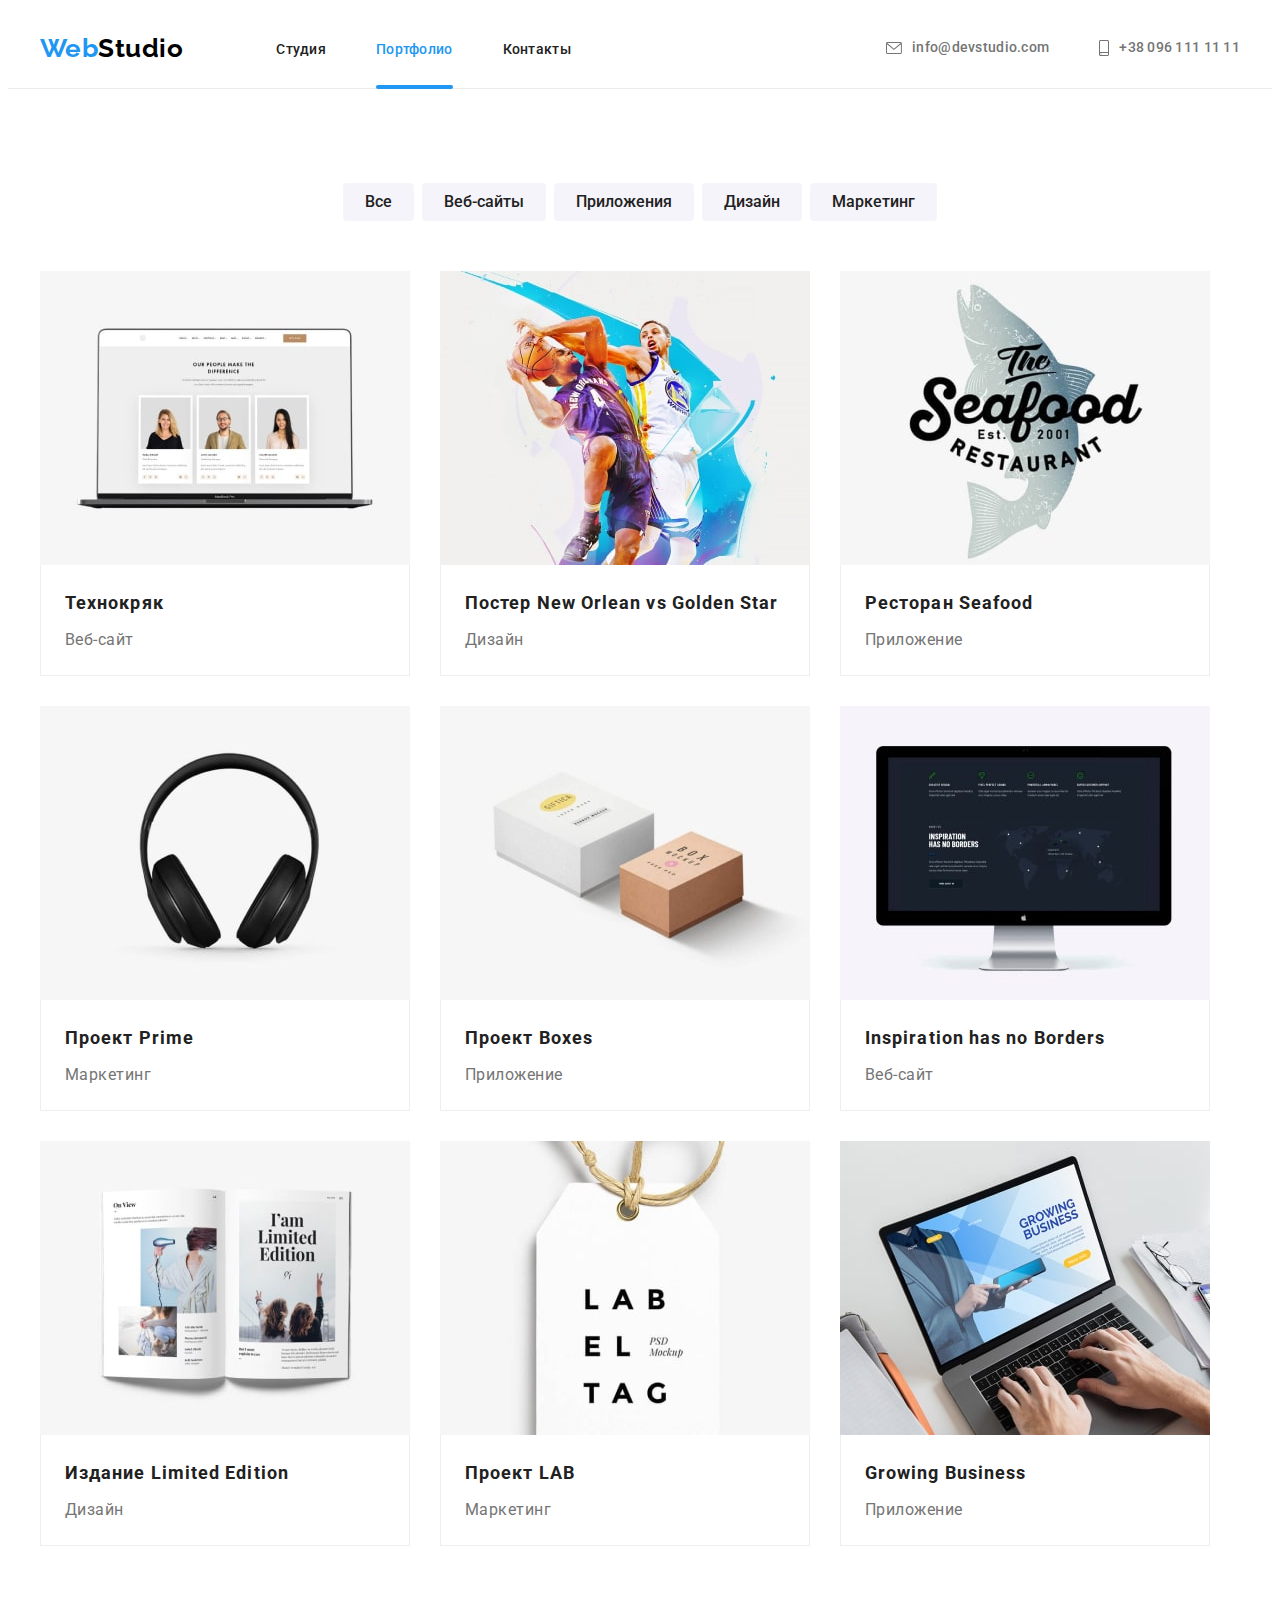
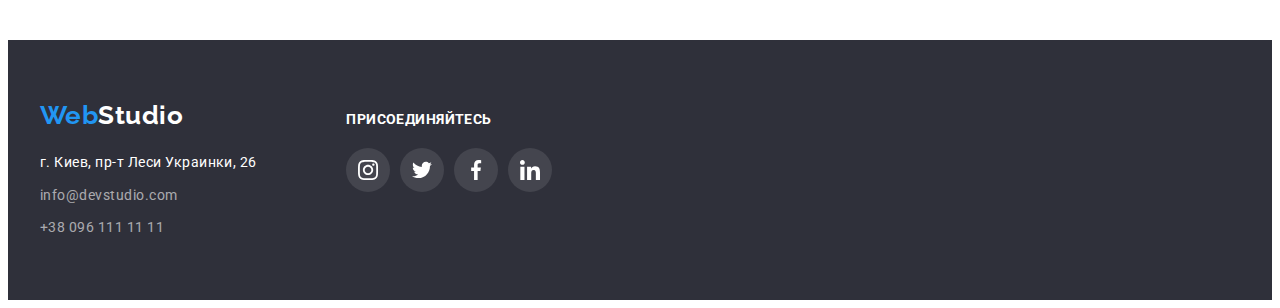
==== portfolio.html @ 947cf52d "Start HW#6" ====
<!DOCTYPE html>
<html lang="ru">

<head>
    <meta charset="UTF-8">
    <meta http-equiv="X-UA-Compatible" content="IE=edge">
    <meta name="viewport" content="width=device-width, initial-scale=1.0">
    <title>Портфолио</title>
    <link
        href="https://fonts.googleapis.com/css2?family=Raleway:wght@700&family=Roboto:wght@400;500;700;900&display=swap"
        rel="stylesheet">
    <link rel="stylesheet" href="https://cdnjs.cloudflare.com/ajax/libs/modern-normalize/1.1.0/modern-normalize.min.css"
        integrity="sha512-wpPYUAdjBVSE4KJnH1VR1HeZfpl1ub8YT/NKx4PuQ5NmX2tKuGu6U/JRp5y+Y8XG2tV+wKQpNHVUX03MfMFn9Q=="
        crossorigin="anonymous" referrerpolicy="no-referrer" />
    <link rel="stylesheet" href="./css/styles.css">
</head>

<body>

    <!--Header-->
    <header class="header">
        <div class="container main-nav">
            <nav class="nav">
                <a href="/index.html" class="logo">Web<span class="logo-studio">Studio</span></a>

                <ul class="list site-nav">
                    <li class="item"><a href="./index.html" class="link ">Студия</a></li>
                    <li class="item"><a href="./portfolio.html" class="link current">Портфолио</a></li>
                    <li class="item"><a href="" class="link">Контакты</a></li>
                </ul>
            </nav>
            <ul class="list auth-nav">
                <li class="item">
                    <a href="mailto:info@devstudio.com" class="link"> <svg class="icon-envelope" width="16px"
                            height="12">
                            <use href="./images/icons.svg#icon-envelope"></use>
                        </svg>info@devstudio.com</a>
                </li>
                <li class="item phone">
                    <a href="tel:+380961111111" class="link"><svg class="icon-smartphone" width="10px" height="16px">
                            <use href="./images/icons.svg#icon-smartphone"></use>
                        </svg> +38 096 111 11 11</a>
                </li>
            </ul>
        </div>
    </header>

    <!--Portfolio-->
    <main>
        <section class="section">
            <div class="container">
                <h1 hidden>Портфолио компании</h1>
                <ul class="list filter">
                    <li class="item hover"><button type="button" class="btn btn-secondary">Все</button></li>
                    <li class="item"><button type="button" class="btn">Веб-сайты</button></li>
                    <li class="item"><button type="button" class="btn">Приложения</button></li>
                    <li class="item"><button type="button" class="btn">Дизайн</button></li>
                    <li class="item"><button type="button" class="btn">Маркетинг</button></li>
                </ul>
            </div>

            <div class="container">
                <ul class="list projects">
                    <li class="item">
                        <a class="projects-link link" href="">
                            <div class="product-thumb">
                                <img class="pic" src="./images/portfolio/portfolio-1.jpg"
                                    alt="страница сайта на мониторе ноутбука" width="370" height="294">
                                <p class="thumb-text">Технокряк это современная площадка распространения коронавируса.
                                    Компании используют эту платформу для цифрового
                                    шпионажа и атак на защищённые сервера конкурентов.</p>
                            </div>
                            <div class="projects-card">
                                <h2 class="title">Технокряк</h2>
                                <p class="text">Веб-сайт</p>
                            </div>
                        </a>
                    </li>

                    <li class="item">
                        <a class="projects-link link" href="">
                            <div class="product-thumb">
                                <img class="pic" src="./images/portfolio/portfolio-2.jpg"
                                    alt="двое мужчин играют в баскетбол" width="370" height="294">
                                <p class="thumb-text">Технокряк это современная площадка распространения коронавируса.
                                    Компании используют эту платформу
                                    для цифрового
                                    шпионажа и атак на защищённые сервера конкурентов.</p>
                            </div>
                            <div class="projects-card">
                                <h2 class="title">Постер <span lang="en">New Orlean vs Golden Star</span></h2>
                                <p class="text">Дизайн</p>
                            </div>
                        </a>
                    </li>

                    <li class="item">
                        <a class="projects-link link" href="">
                            <div class="product-thumb">
                                <img class="pic" src="./images/portfolio/portfolio-3.jpg" alt="логотип ресторана"
                                    width="370" height="294">
                                <p class="thumb-text">Технокряк это современная площадка распространения коронавируса.
                                    Компании используют эту платформу
                                    для цифрового
                                    шпионажа и атак на защищённые сервера конкурентов.</p>
                            </div>
                            <div class="projects-card">
                                <h2 class="title">Ресторан <span lang="en">Seafood</span> </h2>
                                <p class="text">Приложение</p>
                            </div>
                        </a>
                    </li>

                    <li class="item">
                        <a class="projects-link link" href="">
                            <div class="product-thumb">
                                <img class="pic" src="./images/portfolio/portfolio-4.jpg" alt="наушники" width="370"
                                    height="294">
                                <p class="thumb-text">Технокряк это современная площадка распространения коронавируса.
                                    Компании используют эту платформу
                                    для цифрового
                                    шпионажа и атак на защищённые сервера конкурентов.</p>
                            </div>
                            <div class="projects-card">
                                <h2 class="title">Проект <span lang="en">Prime</span> </h2>
                                <p class="text">Маркетинг</p>
                            </div>
                        </a>
                    </li>

                    <li class="item">
                        <a class="projects-link link" href="">
                            <div class="product-thumb">
                                <img class="pic" src="./images/portfolio/portfolio-5.jpg" alt="два бокса" width="370"
                                    height="294">
                                <p class="thumb-text">Технокряк это современная площадка распространения коронавируса.
                                    Компании используют эту платформу
                                    для цифрового
                                    шпионажа и атак на защищённые сервера конкурентов.</p>
                            </div>
                            <div class="projects-card">
                                <h2 class="title">Проект <span lang="en">Boxes</span> </h2>
                                <p class="text">Приложение</p>
                            </div>
                        </a>
                    </li>

                    <li class="item">
                        <a class="projects-link link" href="">
                            <div class="product-thumb">
                                <img class="pic" src="./images/portfolio/portfolio-6.jpg"
                                    alt="страница веб-сайта на мониторе компьютера" width="370" height="294">
                                <p class="thumb-text">Технокряк это современная площадка распространения коронавируса.
                                    Компании используют эту платформу
                                    для цифрового
                                    шпионажа и атак на защищённые сервера конкурентов.</p>
                            </div>
                            <div class="projects-card">
                                <h2 lang="en" class="title">Inspiration has no Borders</h2>
                                <p class="text">Веб-сайт</p>
                            </div>
                        </a>
                    </li>
                    <li class="item">
                        <a class="projects-link link" href="">
                            <div class="product-thumb">
                                <img class="pic" src="./images/portfolio/portfolio-7.jpg"
                                    alt="открытая книжная страница" width="370" height="294">
                                <p class="thumb-text">Технокряк это современная площадка распространения коронавируса.
                                    Компании используют эту платформу
                                    для цифрового
                                    шпионажа и атак на защищённые сервера конкурентов.</p>
                            </div>
                            <div class="projects-card">
                                <h2 class="title">Издание <span lang="en">Limited Edition</span> </h2>
                                <p class="text">Дизайн</p>
                            </div>
                        </a>
                    </li>
                    <li class="item">
                        <a class="projects-link link" href="">
                            <div class="product-thumb">
                                <img class="pic" src="./images/portfolio/portfolio-8.jpg" alt="логотип компании"
                                    width="370" height="294">
                                <p class="thumb-text">Технокряк это современная площадка распространения коронавируса.
                                    Компании используют эту платформу
                                    для цифрового
                                    шпионажа и атак на защищённые сервера конкурентов.</p>
                            </div>
                            <div class="projects-card">
                                <h2 class="title">Проект LAB</h2>
                                <p class="text">Маркетинг</p>
                            </div>
                        </a>
                    </li>
                    <li class="item">
                        <a class="projects-link link" href="">
                            <div class="product-thumb">
                                <img class="pic" src="./images/portfolio/portfolio-9.jpg"
                                    alt="человек работает на ноутбуке" width="370" height="294">
                                <p class="thumb-text">Технокряк это современная площадка распространения коронавируса.
                                    Компании используют эту платформу
                                    для цифрового
                                    шпионажа и атак на защищённые сервера конкурентов.</p>
                            </div>
                            <div class="projects-card">
                                <h2 lang="en" class="title">Growing Business</h2>
                                <p class="text">Приложение</p>
                            </div>
                        </a>
                    </li>

                </ul>
            </div>
        </section>
    </main>
    <!--Footer-->
    <footer class="footer">
        <div class="container footer-content">
            <div><a href="/index.html" class="logo">Web<span class="logo-studio">Studio</span></a>
                <address class="address">
                    <ul class="list">
                        <li><a href="https://goo.gl/maps/sERwJR5rZnEGDeJr6" class="link location">г. Киев, пр-т Леси
                                Украинки,
                                26</a></li>
                        <li><a href="mailto:info@devstudio.com" class="link">info@devstudio.com</a></li>
                        <li><a href="tel:+380961111111" class="link link-tel">+38 096 111 11 11</a></li>
                    </ul>
                </address>
            </div>

            <div class="join-us">
                <p class="join-us-text">Присоединяйтесь</p>
                <ul class="join-us-list">
                    <li class="join-us-item">
                        <a class="join-us-link link" href="">
                            <svg class="join-us-icon" weight="20" height="20">
                                <use href="./images/icons.svg#icon-instagram"></use>
                            </svg>
                        </a>
                    </li>

                    <li class="join-us-item">
                        <a class="join-us-link link" href="">
                            <svg class="join-us-icon" weight="20" height="20">
                                <use href="./images/icons.svg#icon-twitter"></use>
                            </svg>
                        </a>
                    </li>

                    <li class="join-us-item">
                        <a class="join-us-link link" href="">
                            <svg class="join-us-icon" weight="20" height="20">
                                <use href="./images/icons.svg#icon-facebook"></use>
                            </svg>
                        </a>
                    </li>

                    <li class="join-us-item">
                        <a class="join-us-link link" href="">
                            <svg class="join-us-icon" weight="20" height="20">
                                <use href="./images/icons.svg#icon-linkedin"></use>
                            </svg>
                        </a>
                    </li>
                </ul>
            </div>
        </div>

    </footer>
</body>

</html>
---- css/styles.css ----
/* primary-text-color #757575 */
/* secondary-text-color #212121  */
/* white-colo #FFFFFF */
/* black-color #000000 */
/* accent-color #2196F3 */
/* address-color  rgba(255, 255, 255, 0.6); */

:root {
  --primary-text-color: #757575;
  --secondary-text-color: #212121;
  --white-color: #ffffff;
  --black-color: #000000;
  --accent-color: #2196f3;
  --address-color: rgba(255, 255, 255, 0.6);

  --taming-function: 250ms;
}

/* Reset */
.list {
  padding: 0;
  margin: 0;
  list-style: none;
}

img {
  display: block;
  max-width: 100%;
}

p,
h1,
h2,
h3,
h4,
h5,
h6 {
  margin: 0;
}

ul {
  list-style: none;
  margin: 0;
  padding: 0;
}

.link {
  text-decoration: none;
}

/*/////////////////////////////// INDEX.HTML PAGE /////////////////////////*/

body {
  /* background-color: var(--primary-bgc-color); */
  color: var(--primary-text-color);
  font-family: "Roboto", sans-serif;
  letter-spacing: 0.03em;
}

/*/////////// HEADER //////////*/

.header {
  border-bottom: 1px solid #ececec;
}

.container {
  width: 1200px;
  margin-left: auto;
  margin-right: auto;
  padding-left: 15px;
  padding-right: 15px;
}

/* Logo header */
.logo {
  margin-right: 93px;

  color: var(--accent-color);
  font-family: "Raleway", sans-serif;
  font-weight: 700;
  font-size: 26px;
  line-height: 1.19;
  text-decoration: none;
}

.logo-studio {
  color: var(--black-color);
}

/*Main-nav */
.header .main-nav {
  display: flex;
}

.nav {
  display: flex;
  align-items: center;
}

/* Site-nav */
.site-nav {
  display: flex;
  align-items: center;
}

.site-nav .item + .item {
  margin-left: 50px;
}

/* .site-nav .item:not(:last-child) {
    margin-right: 50px;
  } */

.site-nav .link {
  position: relative;
  padding-top: 32px;
  padding-bottom: 32px;

  color: var(--secondary-text-color);
  cursor: pointer;
  font-weight: 500;
  font-size: 14px;
  line-height: 1.14;
  letter-spacing: 0.02em;
  text-decoration: none;

  transition: color var(--taming-function) cubic-bezier(0.4, 0, 0.2, 1);
}

.site-nav .link.current:after {
  position: absolute;
  left: 0;
  bottom: 0;
  content: "";

  display: block;
  width: 100%;
  height: 4px;

  background-color: var(--accent-color);
  border-radius: 2px;
}

.site-nav .link:hover,
.site-nav .link:focus,
.site-nav .link.current {
  color: var(--accent-color);
}

/* Auth-nav */
.auth-nav {
  display: flex;
  align-items: center;
  margin-left: auto;
  color: var(--primary-text-color);
}

.icon-envelope,
.icon-smartphone {
  padding: 0;
  margin-right: 10px;
  fill: currentColor;
}

.auth-nav .item + .item {
  margin-left: 50px;
}

.auth-nav .link {
  display: flex;
  padding-top: 32px;
  padding-bottom: 32px;
  align-items: center;

  color: var(--primary-text-color);
  font-weight: 500;
  font-size: 14px;
  line-height: 1.14;
  letter-spacing: 0.02em;
  text-decoration: none;

  transition: color var(--taming-function) cubic-bezier(0.4, 0, 0.2, 1);
}

.auth-nav .link:hover,
.auth-nav .link:focus {
  color: var(--accent-color);
}

/*/////////// HERO //////////*/

.hero {
  max-width: 1600px;
  height: 600px;
  margin-left: auto;
  margin-right: auto;
  padding-top: 200px;
  padding-bottom: 200px;

  background-image: linear-gradient(
      to right,
      rgba(47, 48, 58, 0.4),
      rgba(47, 48, 58, 0.4)
    ),
    url(../images/bgc-img.jpg);
  background-repeat: no-repeat;
  background-position: center;
  background-size: cover;

  text-align: center;
  background-color: #2f303a;
}

.hero-title {
  margin-top: 0;
  margin-bottom: 30px;

  color: var(--white-color);
  font-weight: 900;
  font-size: 44px;
  line-height: 1.36;
  letter-spacing: 0.06em;
  text-transform: uppercase;
}

/* Button */
.button {
  display: inline-block;
  border-radius: 4px;
  padding: 10px 32px;
  min-width: 200px;

  color: var(--white-color);
  background-color: var(--accent-color);
  box-shadow: 0px 4px 4px rgba(0, 0, 0, 0.15);
  cursor: pointer;
  font-family: Roboto;
  font-weight: 700;
  font-size: 16px;
  line-height: 1.87;
  align-items: center;
  letter-spacing: 0.06em;
  border: none;
}

/* Section */
.section {
  padding-top: 94px;
  padding-bottom: 94px;
}

.section-title {
  margin-top: 0;
  margin-bottom: 50px;

  color: var(--secondary-text-color);
  font-weight: 700;
  font-size: 36px;
  line-height: 1.17;
  text-align: center;
}

/*/////////// FEATURES //////////*/

.section .features {
  display: flex;
}

.features .item + .item {
  margin-left: 30px;
}

.features .item {
  width: 270px;
}

.icon-bgc {
  display: flex;
  justify-content: center;
  align-items: center;
  height: 120px;
  margin-bottom: 30px;
  background-color: #f5f4fa;
  border-radius: 4px;
}

.features .title {
  margin-top: 0;
  margin-bottom: 10px;

  color: var(--secondary-text-color);
  font-family: Roboto;
  font-style: normal;
  font-size: 14px;
  line-height: 1.14;
  text-transform: uppercase;
}

.visually-hidden {
  position: absolute;
  width: 1px;
  height: 1px;
  margin: -1px;
  padding: 0;
  overflow: hidden;
  border: 0;
  clip: rect(0 0 0 0);
}

.features .text {
  margin: 0;

  font-size: 14px;
  line-height: 1.71;
}

/*/////////// ABOUT//////////*/

.about {
  display: flex;
  padding-top: 0;
}

.about .item {
  position: relative;
}

.about .item + .item {
  margin-left: 30px;
}

.about-text {
  width: 370px;
  padding: 27px 0;

  background-color: rgba(47, 48, 58, 0.8);
  font-weight: 700;
  font-style: normal;
  font-size: 14px;
  line-height: 1.14;
  text-align: center;
  text-transform: uppercase;
  color: var(--white-color);

  position: absolute;
  bottom: 0;
}
/*/////////// TEAM //////////*/

.section.team {
  margin-bottom: 0;
  margin-left: auto;
  margin-right: auto;

  background-color: #f5f4fa;
  justify-content: center;
}

.list.team {
  display: flex;
}

.team .item {
  padding-bottom: 30px;

  background: #ffffff;
  box-shadow: 0px 1px 3px rgba(0, 0, 0, 0.12), 0px 1px 1px rgba(0, 0, 0, 0.14),
    0px 2px 1px rgba(0, 0, 0, 0.2);
  border-radius: 0px 0px 4px 4px;
}

.team .item + .item {
  margin-left: 30px;
}

.team .title {
  margin-top: 0;
  margin-bottom: 10px;

  color: var(--secondary-text-color);
  font-weight: 500;
  font-size: 16px;
  line-height: 1.19;
  text-align: center;
}

.team-pic {
  margin-top: 0;
  margin-bottom: 30px;
}

.team .text {
  margin-top: 0;
  margin-bottom: 16px;

  font-size: 16px;
  line-height: 1.19;
  text-align: center;
}

/* Social-links */

.list-icon-team {
  display: flex;
  justify-content: center;
}

.team-social-links {
  display: flex;
  width: 44px;
  height: 44px;
  margin-right: 10px;
  align-items: center;
  list-style: none;
  color: #afb1b8;
  border-radius: 50px;

  transition: color var(--taming-function) cubic-bezier(0.4, 0, 0.2, 1),
    background-color var(--taming-function) cubic-bezier(0.4, 0, 0.2, 1);
}

.team-social-links:hover,
.team-social-links:focus {
  background-color: var(--accent-color);
  color: var(--white-color);
}

.icon-team {
  fill: currentColor;
}

.team-social-links.last {
  margin-right: 0;
}

/*--------- Clients--------- */

.clients-list {
  display: flex;
  justify-content: center;
}

.clients-item:not(:last-child) {
  margin-right: 30px;
}

.clients-link {
  display: flex;
  align-items: center;
  width: 170px;
  height: 92px;

  color: #afb1b8;
  border: 1px solid #afb1b8;
  border-radius: 4px;

  transition: color var(--taming-function) cubic-bezier(0.4, 0, 0.2, 1),
    border var(--taming-function) cubic-bezier(0.4, 0, 0.2, 1);
}

.icon-clients {
  fill: currentColor;
}

.clients-link:hover,
.clients-link:focus {
  color: var(--accent-color);
  border: 1px solid var(--accent-color);
}

/*/////////// FOOTER //////////*/

.footer {
  padding-top: 60px;
  padding-bottom: 60px;
  margin-left: auto;
  margin-right: auto;

  background-color: #2f303a;
}

.footer-content {
  display: flex;
}

/* Logo footer */
.footer .logo {
  display: inline-block;
  margin-bottom: 20px;
}

.footer .logo-studio {
  color: var(--white-color);
}

/* Address */

.address .link {
  display: inline-block;
  margin-bottom: 9px;

  color: var(--address-color);
  font-style: normal;
  font-size: 14px;
  line-height: 1.71;
  text-decoration: none;

  transition: color var(--taming-function) cubic-bezier(0.4, 0, 0.2, 1);
}

.link.link-tel {
  margin-bottom: 0;
}

.address .location {
  color: var(--white-color);
}

.address .link:hover,
.address .link:focus {
  color: var(--accent-color);
}

/* -----------Join Us----------- */

.join-us {
  width: 206px;
  height: 80px;
  margin-left: 70px;
  padding-top: 12px;
}

.join-us-text {
  margin-bottom: 20px;

  color: var(--white-color);
  font-weight: 700;
  font-size: 14px;
  line-height: 1.14;
  letter-spacing: 0.03em;
  text-transform: uppercase;
}

.join-us-list {
  display: flex;
}

.join-us-item:not(:last-child) {
  margin-right: 10px;
}

.join-us-link {
  display: flex;
  width: 44px;
  height: 44px;
  align-items: center;
  list-style: none;
  border-radius: 50px;

  color: var(--white-color);
  background: rgba(255, 255, 255, 0.1);

  transition: background-color var(--taming-function)
    cubic-bezier(0.4, 0, 0.2, 1);
}

.join-us-link:hover,
.join-us-link:focus {
  background-color: var(--accent-color);
}

.join-us-icon {
  fill: currentColor;
}

/*/////////////////////////////// PORTFOLIO.HTML PAGE /////////////////////////*/

.filter {
  margin-bottom: 50px;
  display: flex;
  justify-content: center;
}

.filter .btn {
  padding: 6px 22px;

  color: var(--secondary-text-color);
  background-color: #f5f4fa;
  font-family: Roboto;
  font-weight: 500;
  font-size: 16px;
  line-height: 1.62;
  text-align: center;
  cursor: pointer;
  border: none;
  border-radius: 4px;

  /* transition-property: background-color, color, box-shadow;
  transition-duration: 250ms;
  transition-timing-function: cubic-bezier(0.4, 0, 0.2, 1); */

  transition: background-color var(--taming-function)
      cubic-bezier(0.4, 0, 0.2, 1),
    color var(--taming-function) cubic-bezier(0.4, 0, 0.2, 1),
    box-shadow var(--taming-function) cubic-bezier(0.4, 0, 0.2, 1);
}

.filter .btn:hover,
.filter .btn:focus {
  color: var(--white-color);
  background-color: var(--accent-color);
  box-shadow: 0px 3px 1px rgba(0, 0, 0, 0.1), 0px 1px 2px rgba(0, 0, 0, 0.08),
    0px 2px 2px rgba(0, 0, 0, 0.12);
  border-radius: 4px;
}

.filter .item + .item {
  margin-left: 8px;
}

/* Projects */

.projects {
  display: flex;
  flex-wrap: wrap;

  background: #ffffff;
}

.projects > .item:hover,
.projects > .item:focus {
  box-shadow: 0px 1px 1px rgba(0, 0, 0, 0.12), 0px 4px 4px rgba(0, 0, 0, 0.06),
    1px 4px 6px rgba(0, 0, 0, 0.16);
  cursor: pointer;
}

.projects .item {
  width: 370px;
  margin-bottom: 30px;
  margin-right: 30px;
}

.projects .item:nth-child(3n) {
  margin-right: 0;
}

.projects .item:nth-last-child(-n + 3) {
  margin-bottom: 0;
}

.projects-link {
  text-decoration: none;
  font-family: Roboto;
  font-style: normal;
  font-weight: normal;
  font-size: 16px;
  line-height: 1.87;
  color: #757575;
}

.product-thumb {
  position: relative;
  overflow: hidden;
}

.thumb-text {
  position: absolute;
  top: 0;
  transform: translateY(100%);

  display: flex;
  width: 370px;
  height: 294px;
  padding: 63px 24px 173px 24px;
  font-size: 18px;
  line-height: 1.56;
  color: var(--white-color);
  background-color: rgba(33, 150, 243, 0.9);

  transition: transform var(--taming-function) cubic-bezier(0.4, 0, 0.2, 1),
    color var(--taming-function) cubic-bezier(0.4, 0, 0.2, 1),
    box-shadow var(--taming-function) cubic-bezier(0.4, 0, 0.2, 1);
}

.projects-link:hover .thumb-text,
.projects-link:focus .thumb-text {
  transform: translateY(0);
}

.projects-card {
  padding: 20px 24px;
  border-right: 1px solid #eeeeee;
  border-bottom: 1px solid #eeeeee;
  border-left: 1px solid #eeeeee;
}

.projects .title {
  margin-top: 0;
  margin-bottom: 4px;

  color: var(--secondary-text-color);
  font-size: 18px;
  line-height: 2;
  letter-spacing: 0.06em;
}

.projects .text {
  margin: 0;

  font-size: 16px;
  line-height: 1.87;
}

/* ////////////////////////////MODAL VINDOW///////////////////////// */

.backdrop {
  position: fixed;

  top: 0;
  left: 0;
  width: 100%;
  height: 100%;

  background: rgba(0, 0, 0, 0.2);

  opacity: 1;
  transition: opacity var(--taming-function) cubic-bezier(0.4, 0, 0.2, 1);
}

.backdrop.is-hidden {
  opacity: 0;
  pointer-events: none;
}

.backdrop.is-hidden .modal {
  transform: translate(-50%, -50%) scale(1.2);
}

.modal {
  position: absolute;
  top: 50%;
  left: 50%;
  transform: scale(1) translate(-50%, -50%);

  display: flex;
  justify-content: flex-end;
  padding-top: 8px;
  padding-right: 8px;

  min-width: 528px;
  min-height: 581px;

  background-color: var(--white-color);
  box-shadow: 0px 1px 3px rgba(0, 0, 0, 0.12), 0px 1px 1px rgba(0, 0, 0, 0.14),
    0px 2px 1px rgba(0, 0, 0, 0.2);
  border-radius: 4px;

  transition: transform var(--taming-function) cubic-bezier(0.4, 0, 0.2, 1);
}

.button-modal {
  display: flex;
  align-items: center;
  width: 30px;
  height: 30px;
  padding: 0;

  background-color: var(--white-color);
  border: 1px solid rgba(0, 0, 0, 0.1);
  border-radius: 50px;
  cursor: pointer;
}

.icon-button-modal {
  display: flex;

  fill: var(--black-color);
}
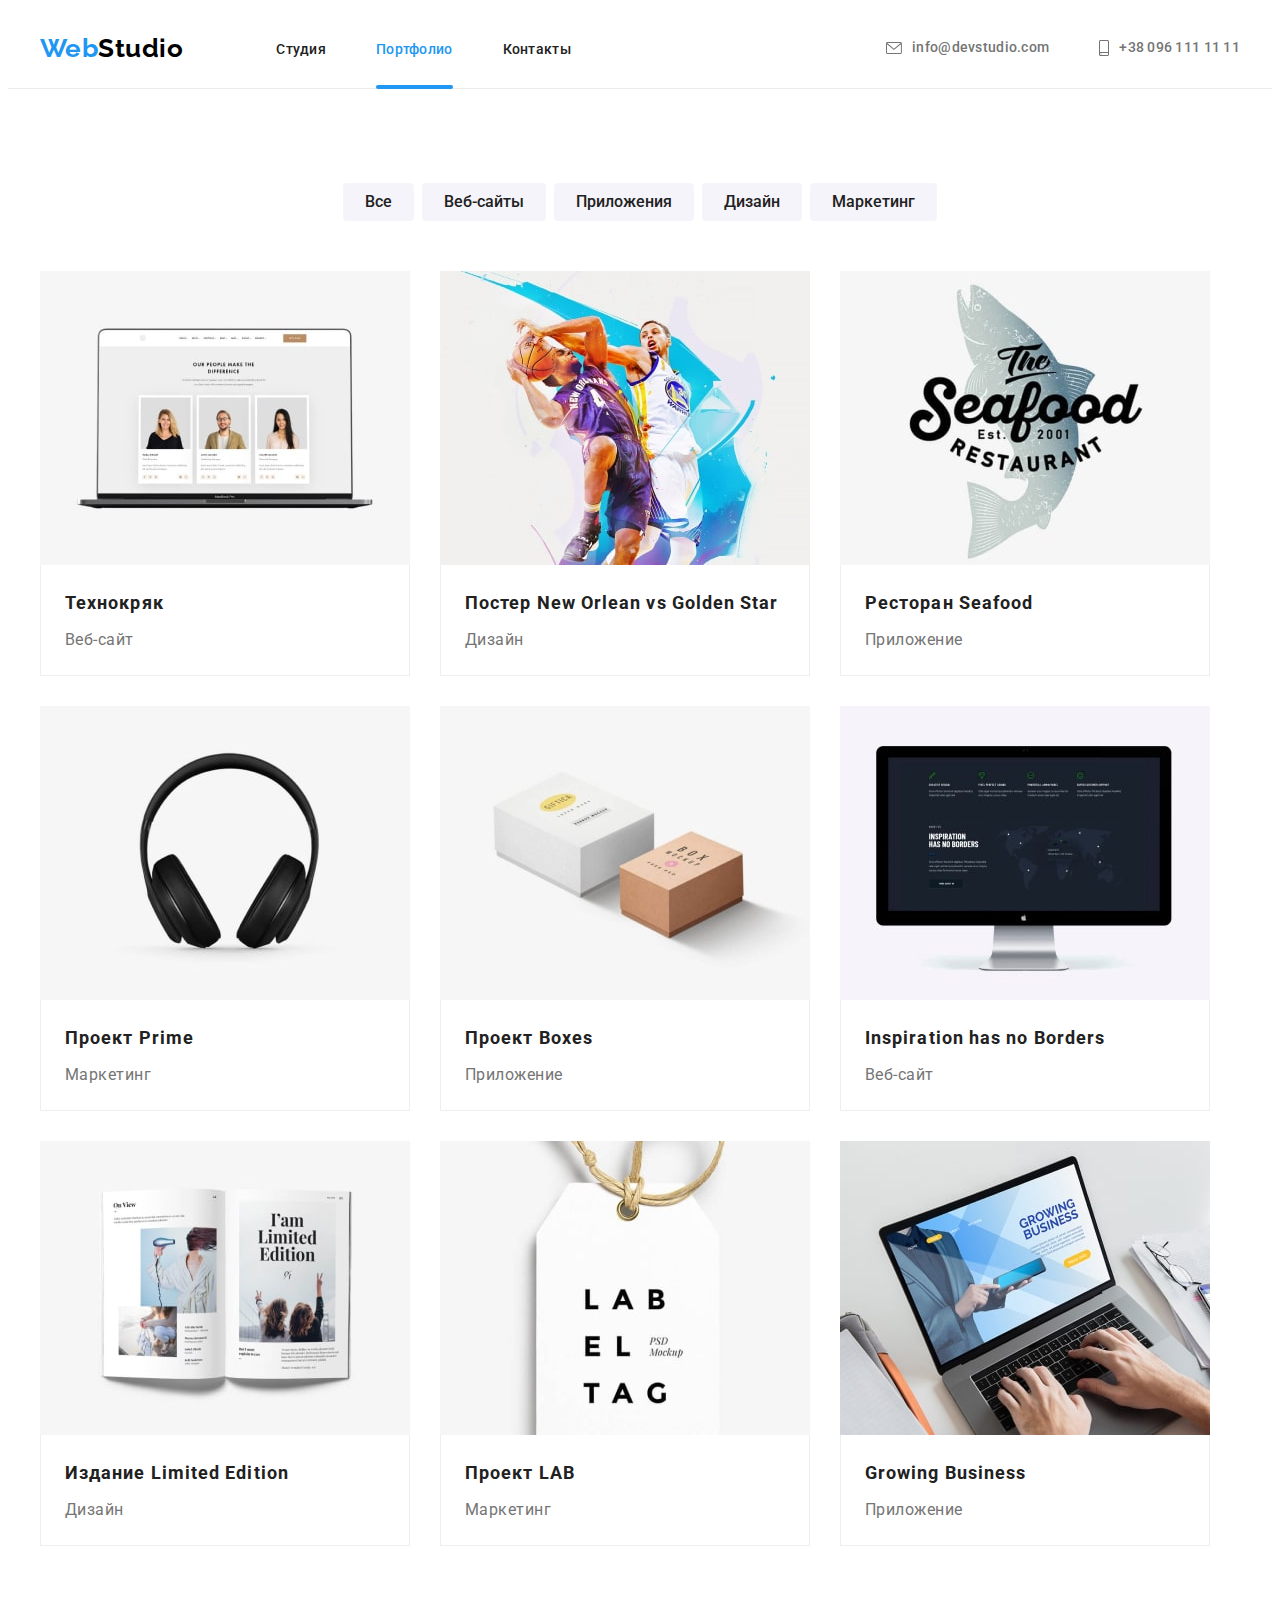
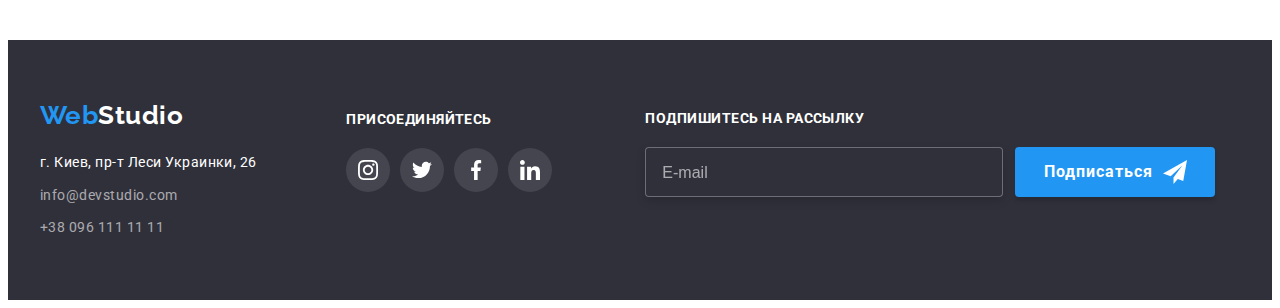
==== commit 6bdb62af: "add email input form" ====
--- a/portfolio.html
+++ b/portfolio.html
@@ -265,6 +265,21 @@
                     </li>
                 </ul>
             </div>
+
+            <!--E-mail Input -->
+            
+            <form class="mail-input-form">
+                <div class="form-field">
+                    <label class="form-label" for="mail-input">Подпишитесь на рассылку</label>
+                    <input type="email" name="mail-input" id="mail-input" placeholder="E-mail">
+                </div>
+            
+                <button class="button" type="submit">Подписаться
+                    <svg class="icon-btn-form" width="24" height="24">
+                        <use href="./images/icons.svg#icon-send"></use>
+                    </svg>
+                </button>
+            </form>
         </div>
 
     </footer>
--- a/css/styles.css
+++ b/css/styles.css
@@ -238,7 +238,6 @@
   font-weight: 700;
   font-size: 16px;
   line-height: 1.87;
-  align-items: center;
   letter-spacing: 0.06em;
   border: none;
 }
@@ -571,6 +570,73 @@
 
 .join-us-icon {
   fill: currentColor;
+}
+
+/* -----------E-mail Input----------- */
+
+.mail-input-form {
+  display: flex;
+  margin-left: 93px;
+  padding-top: 11px;
+  width: 570px;
+  /* outline: 1px solid tomato; */
+}
+
+.form-field {
+  /* outline: 1px solid teal; */
+  display: flex;
+  flex-direction: column;
+}
+
+.form-field input {
+  width: 358px;
+  height: 50px;
+  margin: 0;
+  padding: 15px 0 15px 16px;
+  border: 1px solid rgba(255, 255, 255, 0.3);
+  box-sizing: border-box;
+  filter: drop-shadow(0px 4px 4px rgba(0, 0, 0, 0.15));
+  border-radius: 4px;
+  background-color: #2f303a;
+  font-size: 20px;
+  color: var(--white-color);
+}
+
+.form-field input::placeholder {
+  font-size: 16px;
+  line-height: 1.25;
+  display: flex;
+  align-items: center;
+
+  color: rgba(255, 255, 255, 0.6);
+}
+
+.form-label {
+  margin-bottom: 20px;
+
+  font-weight: 700;
+  font-size: 14px;
+  line-height: 1.14;
+  text-transform: uppercase;
+  color: var(--white-color);
+}
+
+.mail-input-form .button {
+  position: relative;
+  display: flex;
+  justify-content: center;
+  align-items: center;
+  top: 36px;
+  min-width: 200px;
+  height: 50px;
+  margin-left: 12px;
+  text-align: left;
+  padding: 0;
+}
+
+.icon-btn-form {
+  margin-left: 10px;
+  fill: var(--white-color);
 }
 
 /*/////////////////////////////// PORTFOLIO.HTML PAGE /////////////////////////*/
@@ -743,9 +809,8 @@
   transform: scale(1) translate(-50%, -50%);
 
   display: flex;
-  justify-content: flex-end;
-  padding-top: 8px;
-  padding-right: 8px;
+
+  padding: 40px;
 
   min-width: 528px;
   min-height: 581px;
@@ -759,6 +824,9 @@
 }
 
 .button-modal {
+  position: absolute;
+  top: 8px;
+  right: 8px;
   display: flex;
   align-items: center;
   width: 30px;
@@ -775,4 +843,19 @@
   display: flex;
 
   fill: var(--black-color);
-}
+  transition: fill var(--taming-function) cubic-bezier(0.4, 0, 0.2, 1);
+}
+
+.icon-button-modal:hover {
+  fill: var(--accent-color);
+}
+
+.modal .text {
+  font-style: normal;
+  font-weight: 700;
+  font-size: 20px;
+  line-height: calc(23px / 20px);
+  text-align: center;
+
+  color: var(--secondary-text-color);
+}
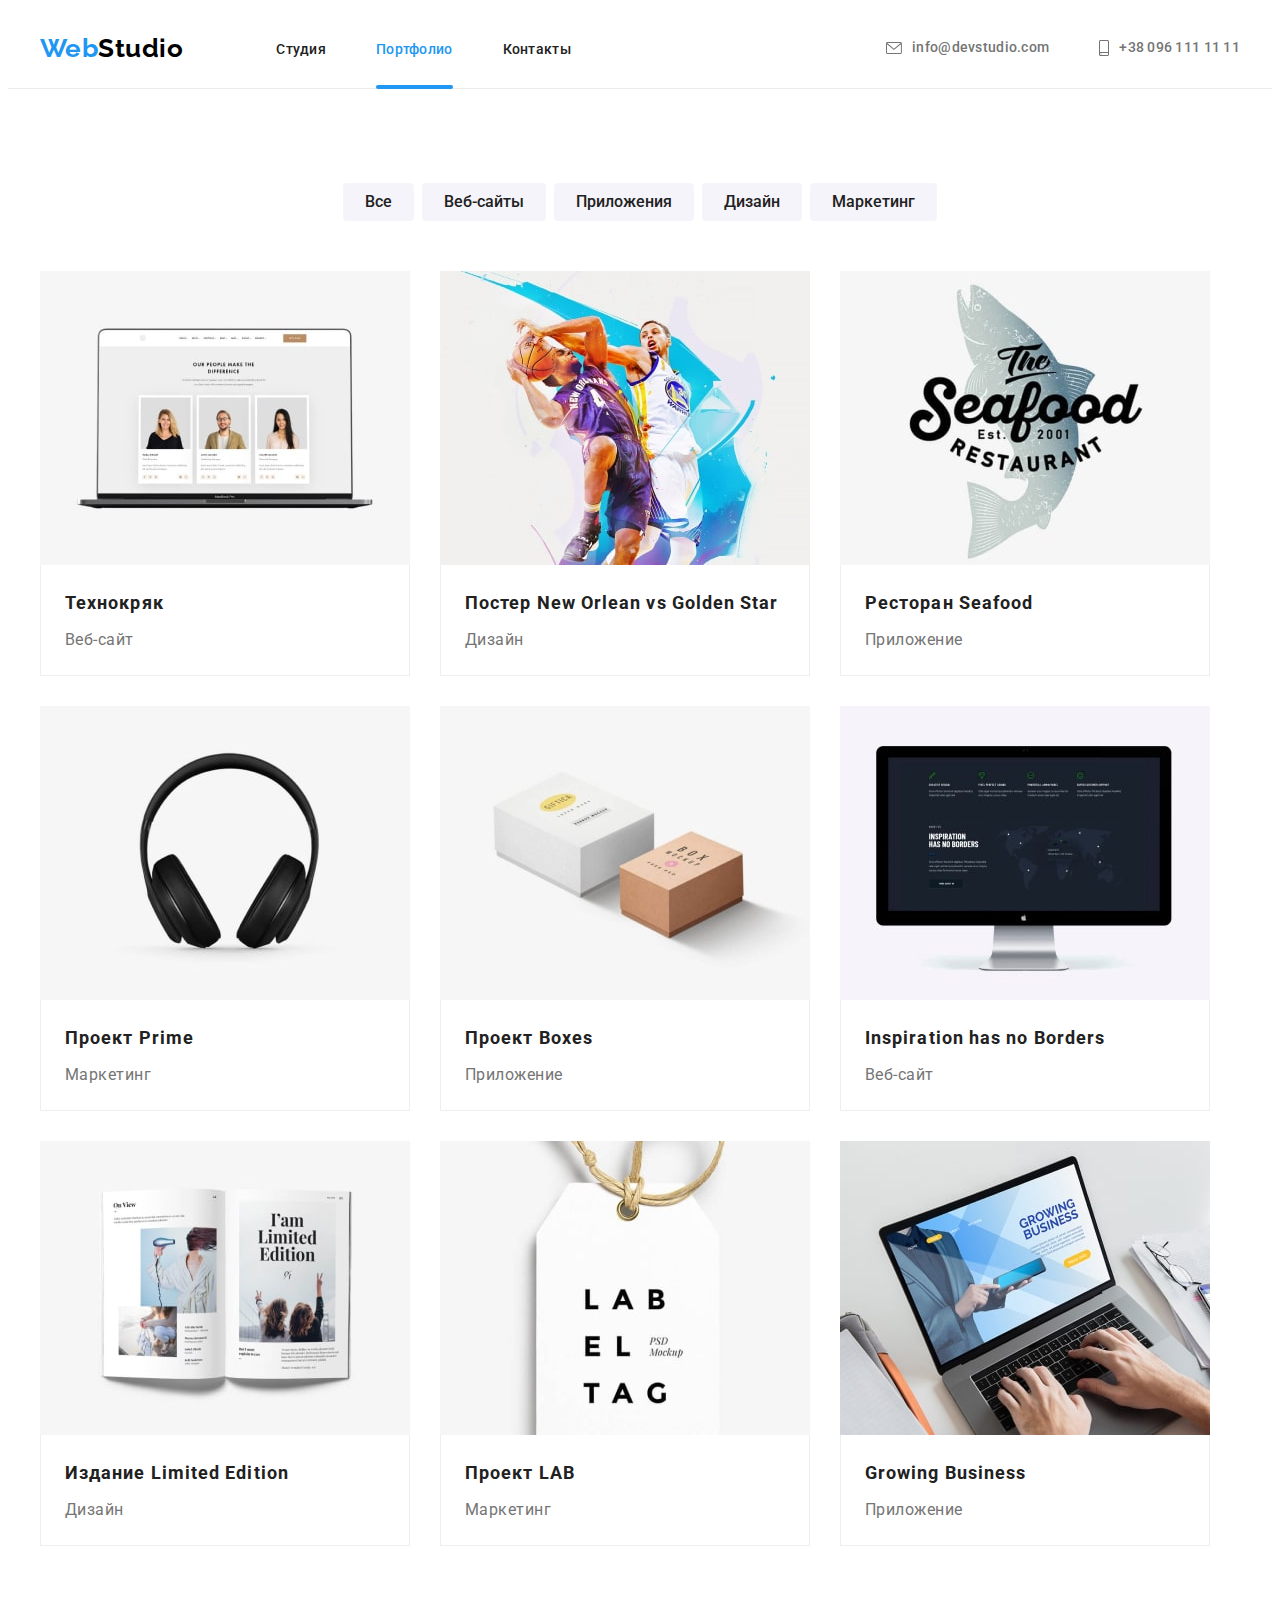
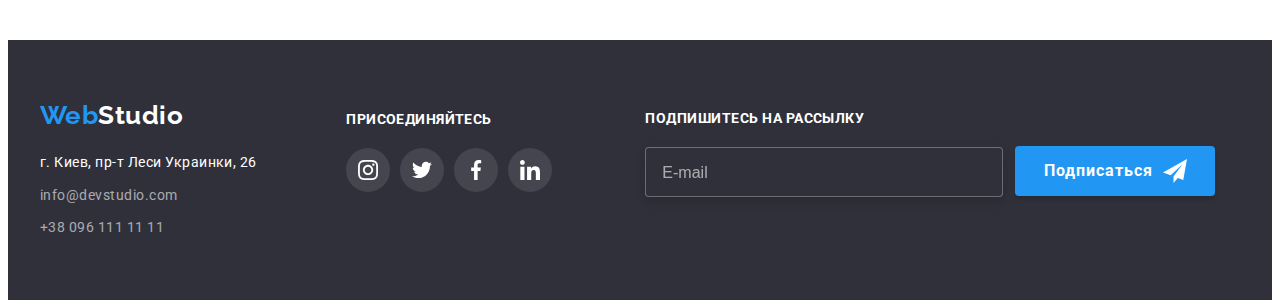
==== commit 406b15a6: "Finished HM#6" ====
--- a/portfolio.html
+++ b/portfolio.html
@@ -234,7 +234,7 @@
                 <ul class="join-us-list">
                     <li class="join-us-item">
                         <a class="join-us-link link" href="">
-                            <svg class="join-us-icon" weight="20" height="20">
+                            <svg class="join-us-icon"  height="20">
                                 <use href="./images/icons.svg#icon-instagram"></use>
                             </svg>
                         </a>
@@ -242,7 +242,7 @@
 
                     <li class="join-us-item">
                         <a class="join-us-link link" href="">
-                            <svg class="join-us-icon" weight="20" height="20">
+                            <svg class="join-us-icon"  height="20">
                                 <use href="./images/icons.svg#icon-twitter"></use>
                             </svg>
                         </a>
@@ -250,7 +250,7 @@
 
                     <li class="join-us-item">
                         <a class="join-us-link link" href="">
-                            <svg class="join-us-icon" weight="20" height="20">
+                            <svg class="join-us-icon"  height="20">
                                 <use href="./images/icons.svg#icon-facebook"></use>
                             </svg>
                         </a>
@@ -258,7 +258,7 @@
 
                     <li class="join-us-item">
                         <a class="join-us-link link" href="">
-                            <svg class="join-us-icon" weight="20" height="20">
+                            <svg class="join-us-icon"  height="20">
                                 <use href="./images/icons.svg#icon-linkedin"></use>
                             </svg>
                         </a>
@@ -267,13 +267,13 @@
             </div>
 
             <!--E-mail Input -->
-            
+
             <form class="mail-input-form">
                 <div class="form-field">
                     <label class="form-label" for="mail-input">Подпишитесь на рассылку</label>
                     <input type="email" name="mail-input" id="mail-input" placeholder="E-mail">
                 </div>
-            
+
                 <button class="button" type="submit">Подписаться
                     <svg class="icon-btn-form" width="24" height="24">
                         <use href="./images/icons.svg#icon-send"></use>
--- a/css/styles.css
+++ b/css/styles.css
@@ -46,6 +46,17 @@
 
 .link {
   text-decoration: none;
+}
+
+textarea {
+  resize: none;
+}
+
+:active,
+:hover,
+:focus {
+  outline: 0;
+  outline-offset: 0;
 }
 
 /*/////////////////////////////// INDEX.HTML PAGE /////////////////////////*/
@@ -240,6 +251,13 @@
   line-height: 1.87;
   letter-spacing: 0.06em;
   border: none;
+
+  transition: background-color var(--taming-function)
+    cubic-bezier(0.4, 0, 0.2, 1);
+}
+
+.button:hover {
+  background-color: #188ce8;
 }
 
 /* Section */
@@ -579,11 +597,9 @@
   margin-left: 93px;
   padding-top: 11px;
   width: 570px;
-  /* outline: 1px solid tomato; */
 }
 
 .form-field {
-  /* outline: 1px solid teal; */
   display: flex;
   flex-direction: column;
 }
@@ -600,6 +616,11 @@
   background-color: #2f303a;
   font-size: 20px;
   color: var(--white-color);
+  transition: border var(--taming-function) cubic-bezier(0.4, 0, 0.2, 1);
+}
+
+.form-field input:focus {
+  border: 1px solid var(--accent-color);
 }
 
 .form-field input::placeholder {
@@ -626,7 +647,7 @@
   display: flex;
   justify-content: center;
   align-items: center;
-  top: 36px;
+  top: 35.5px;
   min-width: 200px;
   height: 50px;
   margin-left: 12px;
@@ -859,3 +880,169 @@
 
   color: var(--secondary-text-color);
 }
+
+.modal-form {
+  display: flex;
+  flex-direction: column;
+
+  width: 448px;
+
+  margin-left: auto;
+  margin-right: auto;
+}
+
+.modal-form .group-title {
+  margin-top: 0;
+  margin-bottom: 12px;
+
+  font-weight: 700;
+  font-size: 20px;
+  line-height: calc(23px / 20px);
+  text-align: center;
+
+  color: var(--secondary-text-color);
+}
+
+.modal-form-fild {
+  position: relative;
+  display: flex;
+  flex-direction: column;
+}
+
+.modal-form-input {
+  display: flex;
+  width: 100%;
+  margin: 0;
+  padding-left: 42px;
+  padding-top: 11px;
+  padding-bottom: 11px;
+  border: 1px solid rgba(33, 33, 33, 0.2);
+  box-sizing: border-box;
+  border-radius: 4px;
+  transition: border var(--taming-function) cubic-bezier(0.4, 0, 0.2, 1);
+}
+
+.modal-form-input:focus {
+  border: 1px solid var(--accent-color);
+}
+
+.modal-form-fild .icon {
+  position: absolute;
+  top: 50%;
+  left: 12px;
+  transform: translateY(-50%);
+  fill: currentColor;
+  transition: fill var(--taming-function) cubic-bezier(0.4, 0, 0.2, 1);
+}
+
+.modal-form-fild .wrapper {
+  position: relative;
+  margin-bottom: 10px;
+  color: var(--secondary-text-color);
+}
+
+.modal-form-input:focus ~ .icon {
+  fill: var(--accent-color);
+}
+
+.modal-form-label {
+  margin-bottom: 4px;
+
+  font-size: 12px;
+  line-height: calc(14px / 12px);
+  letter-spacing: 0.01em;
+
+  color: var(--primary-text-color);
+}
+
+.modal-form-input.textarea {
+  margin-bottom: 20px;
+  padding: 12px 16px;
+  width: 448px;
+  height: 120px;
+
+  border: 1px solid rgba(33, 33, 33, 0.2);
+  box-sizing: border-box;
+  border-radius: 4px;
+}
+
+.modal-form-input.textarea:focus {
+  border: 1px solid var(--accent-color);
+}
+
+.modal-form-input.textarea::placeholder {
+  font-size: 12px;
+  line-height: calc(14px / 12px);
+  letter-spacing: 0.01em;
+
+  color: rgba(117, 117, 117, 0.5);
+}
+
+.policy {
+  margin-bottom: 30px;
+  margin-left: auto;
+  margin-right: auto;
+}
+
+.policy input[type="checkbox"] {
+  margin: 0;
+  padding: 0;
+}
+
+.policy label {
+  display: block;
+  font-size: 14px;
+  line-height: 1.71;
+
+  color: var(--primary-text-color);
+}
+
+.policy .link {
+  font-size: 14px;
+  line-height: 1.71;
+  text-decoration-line: underline;
+
+  color: var(--accent-color);
+}
+
+.modal-form .button {
+  width: 200px;
+  height: 50px;
+  margin-left: auto;
+  margin-right: auto;
+
+  box-shadow: 0px 4px 4px rgba(0, 0, 0, 0.15);
+  border-radius: 4px;
+}
+
+.checkbox {
+  position: absolute;
+
+  -webkit-appearance: none;
+  -moz-appearance: none;
+  appearance: none;
+}
+
+.icon-mark {
+  position: relative;
+  top: 2px;
+  display: inline-block;
+  margin-right: 8px;
+
+  width: 16px;
+  height: 15px;
+  border: 2px solid var(--secondary-text-color);
+  border-radius: 2px;
+  background-origin: border-box;
+  fill: none;
+  transition: background-color var(--taming-function)
+      cubic-bezier(0.4, 0, 0.2, 1),
+    border-color var(--taming-function) cubic-bezier(0.4, 0, 0.2, 1),
+    fill var(--taming-function) cubic-bezier(0.4, 0, 0.2, 1);
+}
+
+.checkbox:checked + .icon-mark {
+  background-color: var(--accent-color);
+  border-color: var(--accent-color);
+  fill: var(--white-color);
+}
